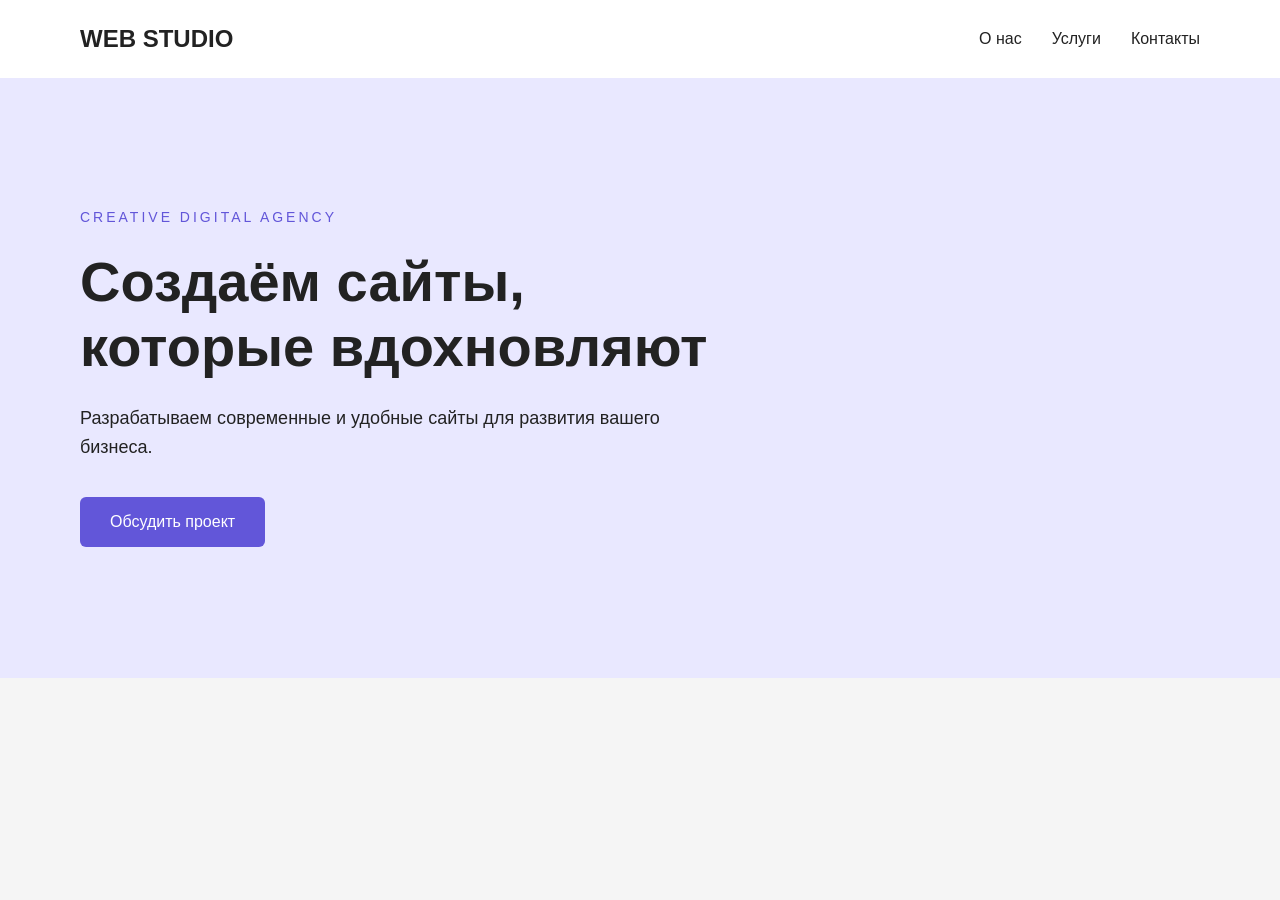
==== index.html @ df762124 "Add responsive landing page" ====
<!DOCTYPE html>
<html lang="ru">
<head>
    <meta charset="UTF-8">
    <meta name="viewport" content="width=device-width, initial-scale=1.0">
    <title>Landing Page</title>
    <link rel="stylesheet" href="style.css">
</head>
<body>

    <header class="header">
        <div class="logo">WEB STUDIO</div>

        <button class="menu-toggle" aria-label="Открыть меню" aria-expanded="false">
            <span></span>
            <span></span>
            <span></span>
        </button>

        <nav class="navigation">
            <a href="#about">О нас</a>
            <a href="#services">Услуги</a>
            <a href="#contacts">Контакты</a>
        </nav>
    </header>

    <main>
        <section class="hero">
            <div class="hero-content">
                <p class="hero-subtitle">CREATIVE DIGITAL AGENCY</p>

                <h1>Создаём сайты,<br>которые вдохновляют</h1>

                <p class="hero-description">
                    Разрабатываем современные и удобные сайты
                    для развития вашего бизнеса.
                </p>

                <a href="#contacts" class="hero-button">
                    Обсудить проект
                </a>
            </div>
        </section>
    </main>
<script src="script.js"></script>
</body>
</html>
---- style.css ----
/* Сбрасываем стандартные отступы браузера */
* {
    margin: 0;
    padding: 0;
    box-sizing: border-box;
}

/* Общие настройки страницы */
body {
    font-family: Arial, sans-serif;
    background-color: #f5f5f5;
    color: #222222;
}

/* Шапка сайта */
.header {
    display: flex;
    justify-content: space-between;
    align-items: center;
    padding: 25px 80px;
    background-color: #ffffff;
}

/* Логотип */
.logo {
    font-size: 24px;
    font-weight: bold;
}

/* Навигация */
.navigation {
    display: flex;
    gap: 30px;
}

.navigation a {
    text-decoration: none;
    color: #222222;
    font-size: 16px;
}

/* Главный экран */
.hero {
    min-height: 600px;
    display: flex;
    align-items: center;
    padding: 80px;
    background-color: #e9e8ff;
}

/* Содержимое главного экрана */
.hero-content {
    max-width: 650px;
}

/* Подзаголовок */
.hero-subtitle {
    font-size: 14px;
    letter-spacing: 3px;
    color: #6256d9;
    margin-bottom: 25px;
}

/* Главный заголовок */
.hero h1 {
    font-size: 56px;
    line-height: 1.15;
    margin-bottom: 25px;
}

/* Описание */
.hero-description {
    font-size: 18px;
    line-height: 1.6;
    margin-bottom: 35px;
}

/* Кнопка */
.hero-button {
    display: inline-block;
    padding: 16px 30px;
    background-color: #6256d9;
    color: #ffffff;
    text-decoration: none;
    border-radius: 6px;
}
/* Адаптация для планшетов и телефонов */
@media (max-width: 768px) {

    .header {
        padding: 20px;
    }

    .navigation {
        gap: 15px;
    }

    .hero {
        min-height: 500px;
        padding: 40px 20px;
    }

    .hero h1 {
        font-size: 38px;
    }

    .hero-description {
        font-size: 16px;
    }
}

.menu-toggle {
    display: none;
    flex-direction: column;
    gap: 5px;
    border: none;
    background: none;
    cursor: pointer;
}

.menu-toggle span {
    width: 25px;
    height: 2px;
    background-color: #222222;
}

@media (max-width: 768px) {
    .header {
        position: relative;
    }

    .menu-toggle {
        display: flex;
    }

    .navigation {
        display: none;
        position: absolute;
        top: 100%;
        left: 0;
        width: 100%;
        padding: 20px;
        background-color: #ffffff;
        flex-direction: column;
        z-index: 10;
    }

    .navigation.active {
        display: flex;
    }
}
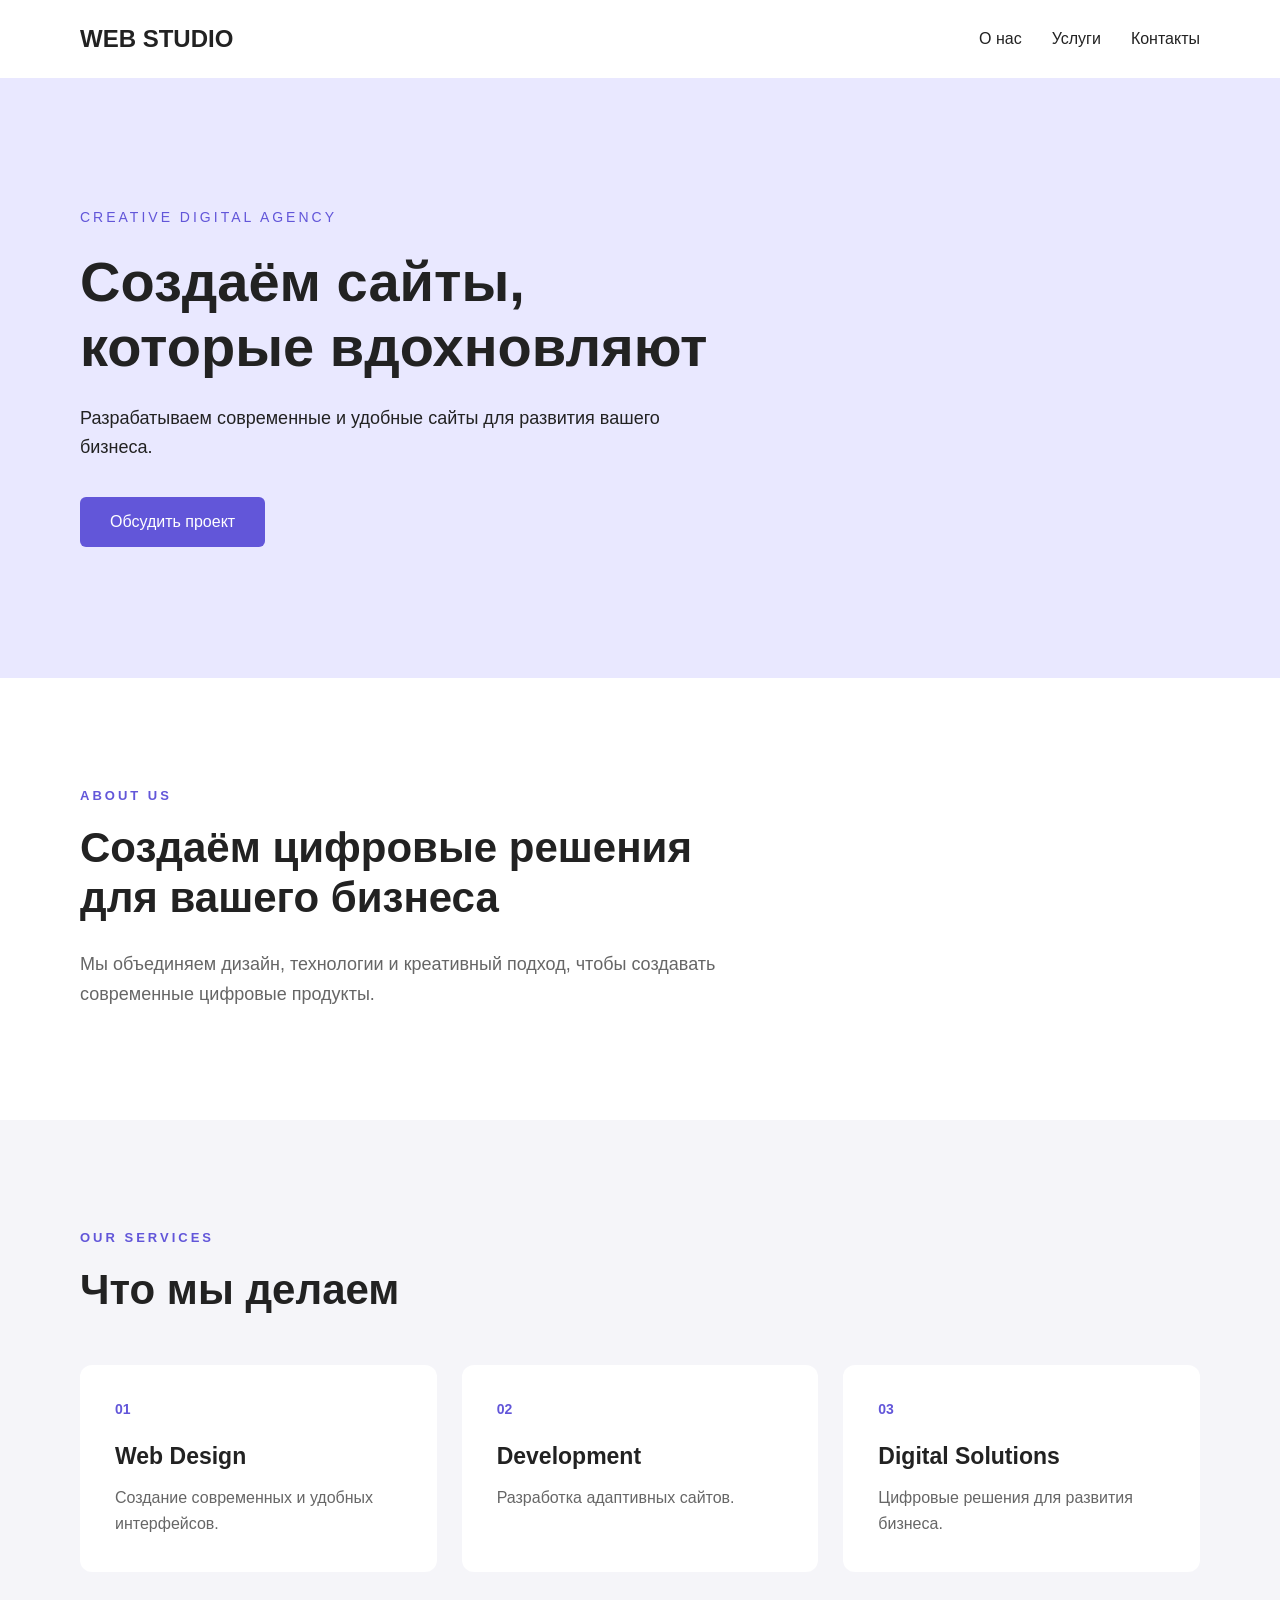
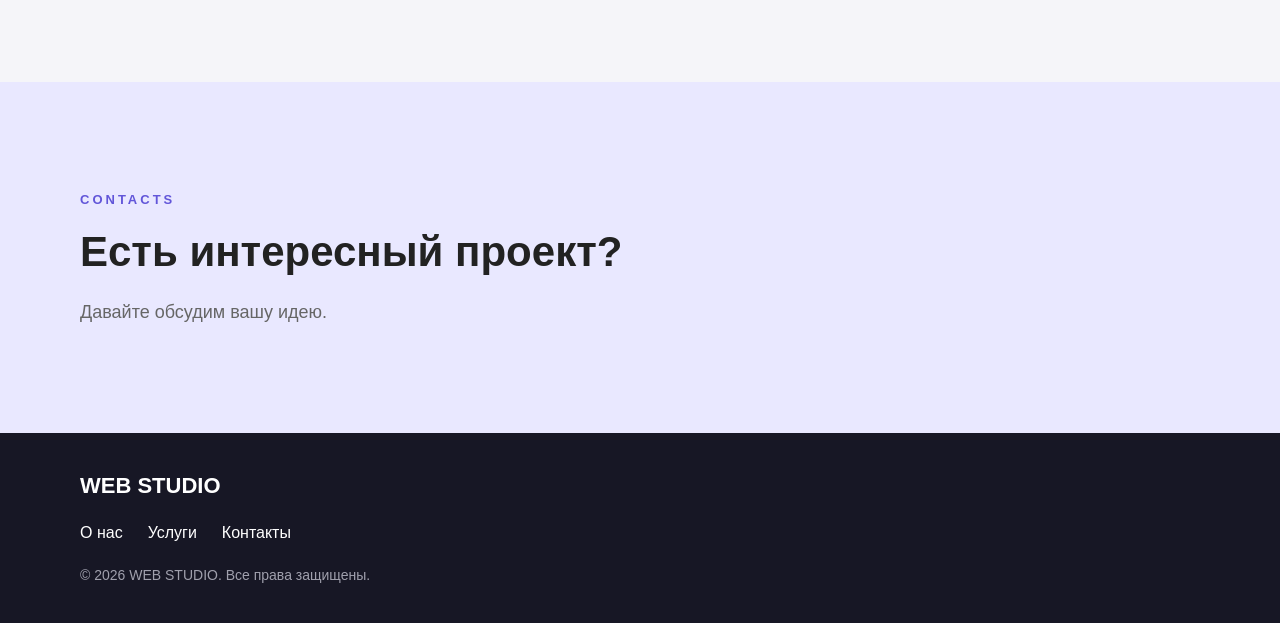
==== commit eb3d7877: "Improve landing page design and responsiveness" ====
--- a/index.html
+++ b/index.html
@@ -42,7 +42,71 @@
                 </a>
             </div>
         </section>
+
+        <section class="about" id="about">
+            <div class="section-container">
+                <p class="section-label">ABOUT US</p>
+                <h2>Создаём цифровые решения<br>для вашего бизнеса</h2>
+                <p>
+                    Мы объединяем дизайн, технологии и креативный подход,
+                    чтобы создавать современные цифровые продукты.
+                </p>
+            </div>
+        </section>
+
+        <section class="services" id="services">
+            <div class="section-container">
+                <p class="section-label">OUR SERVICES</p>
+                <h2>Что мы делаем</h2>
+
+                <div class="services-grid">
+                    <article class="service-card">
+                        <span>01</span>
+                        <h3>Web Design</h3>
+                        <p>Создание современных и удобных интерфейсов.</p>
+                    </article>
+
+                    <article class="service-card">
+                        <span>02</span>
+                        <h3>Development</h3>
+                        <p>Разработка адаптивных сайтов.</p>
+                    </article>
+
+                    <article class="service-card">
+                        <span>03</span>
+                        <h3>Digital Solutions</h3>
+                        <p>Цифровые решения для развития бизнеса.</p>
+                    </article>
+                </div>
+            </div>
+        </section>
+
+        <section class="contacts" id="contacts">
+            <div class="section-container">
+                <p class="section-label">CONTACTS</p>
+                <h2>Есть интересный проект?</h2>
+                <p>Давайте обсудим вашу идею.</p>
+            </div>
+        </section>
+
     </main>
+
+    <footer class="footer">
+        <div class="footer-container">
+            <div class="footer-logo">WEB STUDIO</div>
+
+            <nav class="footer-navigation">
+                <a href="#about">О нас</a>
+                <a href="#services">Услуги</a>
+                <a href="#contacts">Контакты</a>
+            </nav>
+
+            <p class="footer-copy">
+                © 2026 WEB STUDIO. Все права защищены.
+            </p>
+        </div>
+    </footer>
+
 <script src="script.js"></script>
 </body>
 </html>
--- a/style.css
+++ b/style.css
@@ -1,4 +1,7 @@
 
+html {
+    scroll-behavior: smooth;
+}
 /* Сбрасываем стандартные отступы браузера */
 * {
     margin: 0;
@@ -84,30 +87,17 @@
     color: #ffffff;
     text-decoration: none;
     border-radius: 6px;
-}
-/* Адаптация для планшетов и телефонов */
-@media (max-width: 768px) {
-
-    .header {
-        padding: 20px;
-    }
-
-    .navigation {
-        gap: 15px;
-    }
-
-    .hero {
-        min-height: 500px;
-        padding: 40px 20px;
-    }
-
-    .hero h1 {
-        font-size: 38px;
-    }
-
-    .hero-description {
-        font-size: 16px;
-    }
+    transition: all 0.3s ease;
+}
+.hero-button:hover {
+    background-color: #171725;
+    color: #ffffff;
+    transform: translateY(-3px);
+    box-shadow: 0 8px 20px rgba(0, 0, 0, 0.15);
+}
+
+.hero-button:active {
+    transform: translateY(0);
 }
 
 .menu-toggle {
@@ -125,8 +115,137 @@
     background-color: #222222;
 }
 
+/* Общие настройки секций */
+.section-container {
+    max-width: 1200px;
+    width: 100%;
+    margin: 0 auto;
+}
+
+/* Подзаголовки секций */
+.section-label {
+    color: #6256d9;
+    font-size: 13px;
+    font-weight: 700;
+    letter-spacing: 3px;
+    margin-bottom: 20px;
+}
+
+/* Заголовки секций */
+.section-container h2 {
+    font-size: 42px;
+    line-height: 1.2;
+    margin-bottom: 25px;
+}
+
+/* Секция About */
+.about {
+    padding: 110px 80px;
+    background-color: #ffffff;
+}
+
+.about .section-container > p:last-child {
+    max-width: 650px;
+    font-size: 18px;
+    line-height: 1.7;
+    color: #666666;
+}
+
+/* Секция Services */
+.services {
+    padding: 110px 80px;
+    background-color: #f5f5f9;
+}
+
+.services-grid {
+    display: grid;
+    grid-template-columns: repeat(3, 1fr);
+    gap: 25px;
+    margin-top: 50px;
+}
+
+.service-card {
+    padding: 35px;
+    background-color: #ffffff;
+    border-radius: 12px;
+    transition: transform 0.3s ease, box-shadow 0.3s ease;
+}
+
+.service-card:hover {
+    transform: translateY(-8px);
+    box-shadow: 0 15px 35px rgba(0, 0, 0, 0.08);
+}
+
+.service-card span {
+    color: #6256d9;
+    font-size: 14px;
+    font-weight: 700;
+}
+
+.service-card h3 {
+    font-size: 23px;
+    margin: 25px 0 15px;
+}
+
+.service-card p {
+    color: #666666;
+    line-height: 1.6;
+}
+
+/* Секция Contacts */
+.contacts {
+    padding: 110px 80px;
+    background-color: #e9e8ff;
+}
+
+.contacts .section-container > p:last-child {
+    font-size: 18px;
+    color: #666666;
+}
+
+.footer {
+    background-color: #171725;
+    color: #ffffff;
+    padding: 40px 80px;
+}
+
+.footer-container {
+    max-width: 1200px;
+    margin: 0 auto;
+}
+
+.footer-logo {
+    font-size: 22px;
+    font-weight: 700;
+    margin-bottom: 25px;
+}
+
+.footer-navigation {
+    display: flex;
+    gap: 25px;
+    margin-bottom: 25px;
+}
+
+.footer-navigation a {
+    color: #ffffff;
+    text-decoration: none;
+    transition: color 0.3s;
+}
+
+.footer-navigation a:hover {
+    color: #f8991d;
+}
+
+.footer-copy {
+    color: #a0a0ad;
+    font-size: 14px;
+}
+
+/* Адаптация для планшетов и телефонов */
 @media (max-width: 768px) {
+
     .header {
+        padding: 20px;
         position: relative;
     }
 
@@ -143,10 +262,52 @@
         padding: 20px;
         background-color: #ffffff;
         flex-direction: column;
+        gap: 15px;
         z-index: 10;
     }
 
     .navigation.active {
         display: flex;
     }
-}
+
+    .hero {
+        min-height: 500px;
+        padding: 40px 20px;
+    }
+
+    .hero h1 {
+        font-size: 38px;
+    }
+
+    .hero-description {
+        font-size: 16px;
+    }
+
+    .about,
+    .services,
+    .contacts {
+        padding: 70px 20px;
+    }
+
+    .section-container h2 {
+        font-size: 32px;
+    }
+
+    .services-grid {
+        grid-template-columns: 1fr;
+        gap: 18px;
+        margin-top: 35px;
+    }
+
+    .service-card {
+        padding: 28px;
+    }
+    .footer {
+        padding: 35px 20px;
+    }
+
+    .footer-navigation {
+        flex-wrap: wrap;
+        gap: 15px;
+    }
+}
